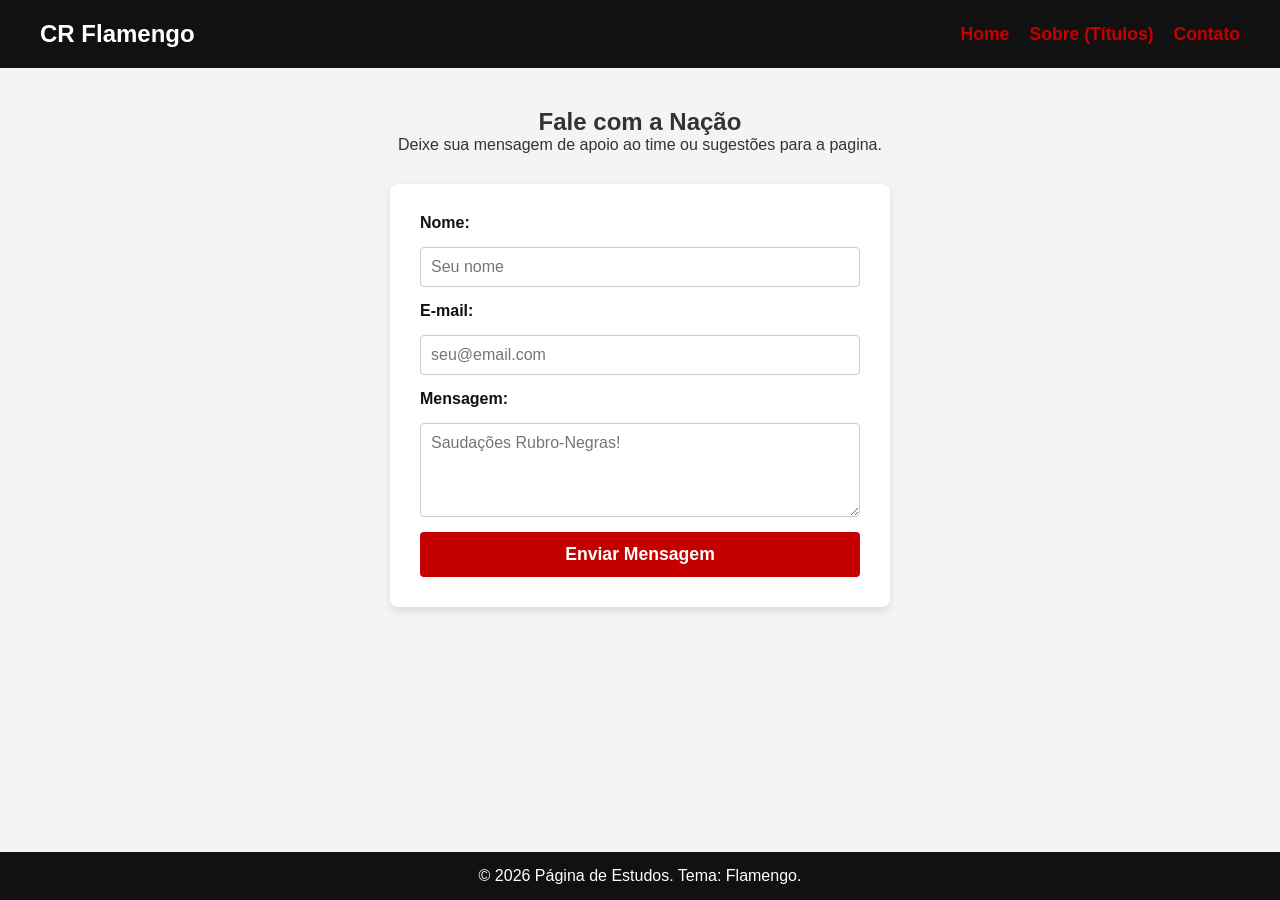
==== contato.html @ 0c5016f5 "add" ====
<!DOCTYPE html>
<html lang="pt-BR">
<head>
    <meta charset="UTF-8">
    <meta name="viewport" content="width=device-width, initial-scale=1.0">
    <title>Flamengo - Contato</title>
    <link rel="stylesheet" href="style.css">
</head>
<body>
    <header>
        <h1>CR Flamengo</h1>
        <nav>
            <a href="index.html">Home</a>
            <a href="sobre.html">Sobre (Títulos)</a>
            <a href="contato.html">Contato</a>
        </nav>
    </header>
    <section>
        <h2>Fale com a Nação</h2>
        <p>Deixe sua mensagem de apoio ao time ou sugestões para a pagina.</p>
        <form action="#" method="post">
            <label for="nome">Nome:</label>
            <input type="text" id="nome" name="nome" required placeholder="Seu nome">
            <label for="email">E-mail:</label>
            <input type="email" id="email" name="email" required placeholder="seu@email.com">
            <label for="mensagem">Mensagem:</label>
            <textarea id="mensagem" name="mensagem" rows="4" required placeholder="Saudações Rubro-Negras!"></textarea>
            <button type="submit">Enviar Mensagem</button>
        </form>
    </section>
    <footer>
        <p>&copy; 2026 Página de Estudos. Tema: Flamengo.</p>
    </footer>
</body>
</html>
---- style.css ----
* {
    margin: 0;
    padding: 0;
    box-sizing: border-box;
    font-family: Arial, sans-serif;
}

body {
    background-color: #f4f4f4;
    color: #333;
    display: flex;
    flex-direction: column;
    min-height: 100vh;
}

header {
    display: flex;
    justify-content: space-between;
    align-items: center;
    background-color: #111111;
    padding: 20px 40px;
}

header h1 {
    color: #ffffff;
    font-size: 1.5rem;
}

nav {
    display: flex;
    gap: 20px;
}

nav a {
    text-decoration: none;
    color: #c50000;
    font-weight: bold;
    font-size: 1.1rem;
    transition: color 0.3s ease;
}

nav a:hover {
    color: #ffffff;
}

section {
    padding: 40px 20px;
    text-align: center;
    flex: 1; 
}

.hero {
    background-color: #c50000;
    color: #ffffff;
    display: flex;
    flex-direction: column;
    justify-content: center;
    align-items: center;
}

.hero h2 {
    font-size: 2.5rem;
    margin-bottom: 15px;
}

.hero p {
    font-size: 1.2rem;
    max-width: 600px;
}

.cards-container {
    display: flex;
    justify-content: center;
    flex-wrap: wrap;
    gap: 20px;
    margin-top: 30px;
}

.card {
    background-color: #ffffff;
    padding: 20px;
    width: 300px;
    border-radius: 8px;
    box-shadow: 0 4px 8px rgba(0,0,0,0.1);
    border-bottom: 5px solid #c50000;
    text-align: left;
}

.card h3 {
    color: #111111;
    margin-bottom: 10px;
    font-size: 1.2rem;
}

.card p {
    font-size: 0.95rem;
    line-height: 1.4;
}

form {
    display: flex;
    flex-direction: column;
    max-width: 500px;
    margin: 30px auto 0;
    gap: 15px;
    text-align: left;
    background-color: #ffffff;
    padding: 30px;
    border-radius: 8px;
    box-shadow: 0 4px 8px rgba(0,0,0,0.1);
}

label {
    font-weight: bold;
    color: #111111;
}

input, textarea {
    padding: 10px;
    border: 1px solid #ccc;
    border-radius: 4px;
    font-size: 1rem;
    width: 100%;
}

button {
    padding: 12px;
    background-color: #c50000;
    color: #ffffff;
    border: none;
    border-radius: 4px;
    font-weight: bold;
    font-size: 1.1rem;
    cursor: pointer;
    transition: background-color 0.3s ease;
}

button:hover {
    background-color: #111111;
}

footer {
    text-align: center;
    padding: 15px;
    background-color: #111111;
    color: #ffffff;
}
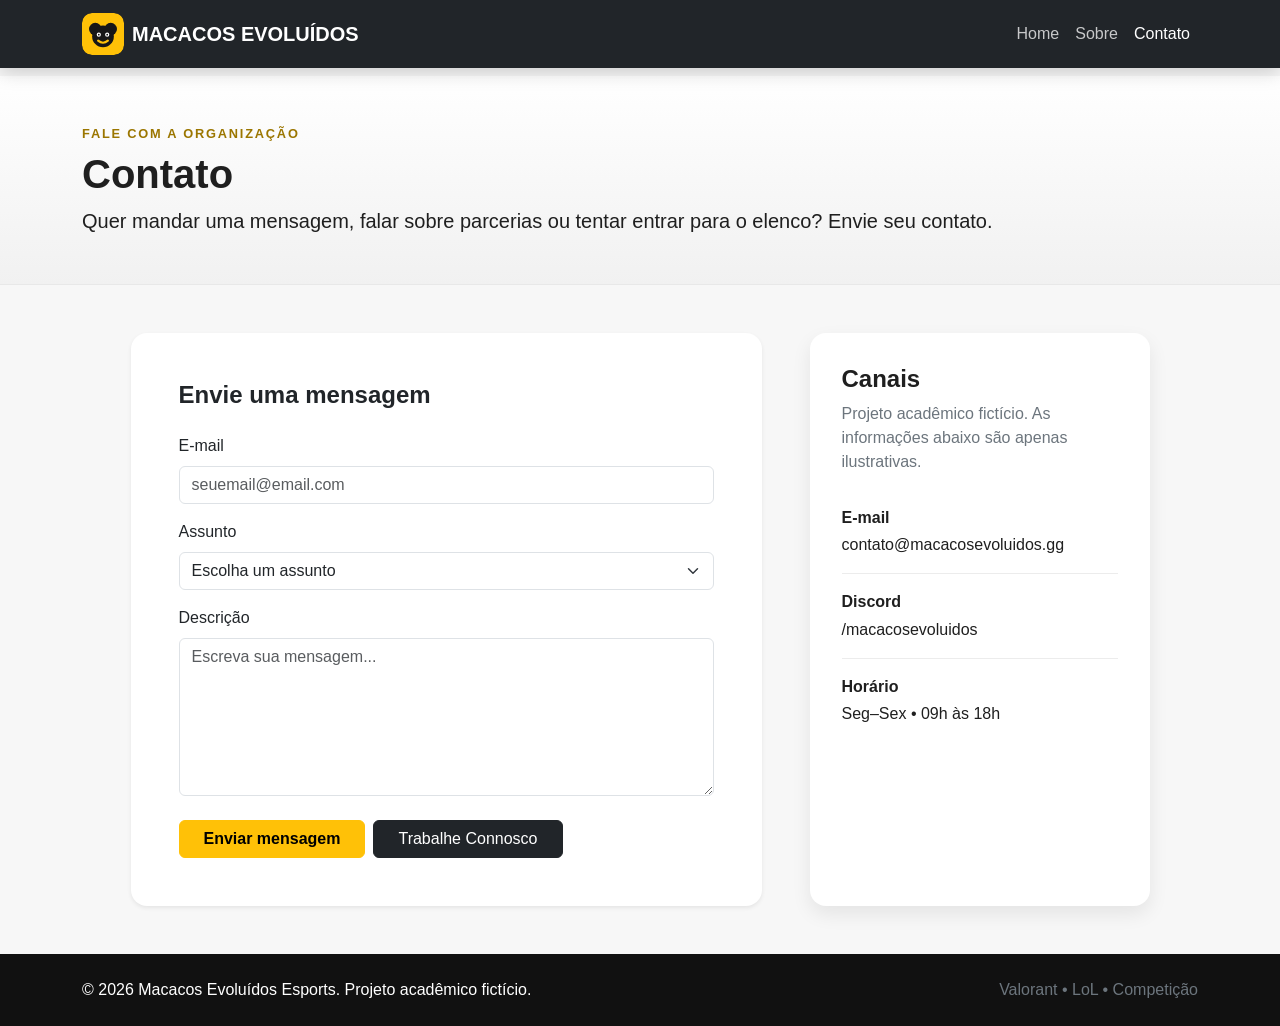
==== commit 0310436b: "Add files via upload" ====
--- a/contato.html
+++ b/contato.html
@@ -1,35 +1,123 @@
-<!DOCTYPE html>
-<html lang="pt-BR">
-<head>
-    <meta charset="UTF-8">
-    <meta name="viewport" content="width=device-width, initial-scale=1.0">
-    <title>Flamengo - Contato</title>
-    <link rel="stylesheet" href="style.css">
-</head>
-<body>
-    <header>
-        <h1>CR Flamengo</h1>
-        <nav>
-            <a href="index.html">Home</a>
-            <a href="sobre.html">Sobre (Títulos)</a>
-            <a href="contato.html">Contato</a>
-        </nav>
-    </header>
-    <section>
-        <h2>Fale com a Nação</h2>
-        <p>Deixe sua mensagem de apoio ao time ou sugestões para a pagina.</p>
-        <form action="#" method="post">
-            <label for="nome">Nome:</label>
-            <input type="text" id="nome" name="nome" required placeholder="Seu nome">
-            <label for="email">E-mail:</label>
-            <input type="email" id="email" name="email" required placeholder="seu@email.com">
-            <label for="mensagem">Mensagem:</label>
-            <textarea id="mensagem" name="mensagem" rows="4" required placeholder="Saudações Rubro-Negras!"></textarea>
-            <button type="submit">Enviar Mensagem</button>
-        </form>
-    </section>
-    <footer>
-        <p>&copy; 2026 Página de Estudos. Tema: Flamengo.</p>
-    </footer>
-</body>
-</html>+<!DOCTYPE html>
+<html lang="pt-BR">
+<head>
+    <meta charset="UTF-8">
+    <meta name="viewport" content="width=device-width, initial-scale=1.0">
+    <meta name="description" content="Entre em contato com os Macacos Evoluídos Esports.">
+    <title>Contato | Macacos Evoluídos</title>
+    <link href="https://cdn.jsdelivr.net/npm/bootstrap@5.3.3/dist/css/bootstrap.min.css" rel="stylesheet">
+    <link rel="stylesheet" href="css/style.css">
+</head>
+<body>
+    <header>
+        <nav class="navbar navbar-expand-lg navbar-dark navbar-me bg-dark fixed-top">
+            <div class="container">
+                <a class="navbar-brand fw-bold d-flex align-items-center gap-2" href="index.html">
+                    <img src="images/logo.svg" alt="Logo Macacos Evoluídos" width="42" height="42">
+                    MACACOS EVOLUÍDOS
+                </a>
+                <button class="navbar-toggler" type="button" data-bs-toggle="collapse" data-bs-target="#menuPrincipal" aria-controls="menuPrincipal" aria-expanded="false" aria-label="Abrir menu">
+                    <span class="navbar-toggler-icon"></span>
+                </button>
+                <div class="collapse navbar-collapse" id="menuPrincipal">
+                    <ul class="navbar-nav ms-auto">
+                        <li class="nav-item"><a class="nav-link" href="index.html">Home</a></li>
+                        <li class="nav-item"><a class="nav-link" href="sobre.html">Sobre</a></li>
+                        <li class="nav-item"><a class="nav-link active" href="contato.html">Contato</a></li>
+                    </ul>
+                </div>
+            </div>
+        </nav>
+    </header>
+
+    <main class="page-main">
+        <section class="page-heading py-5">
+            <div class="container">
+                <p class="section-kicker">FALE COM A ORGANIZAÇÃO</p>
+                <h1 class="fw-bold">Contato</h1>
+                <p class="lead mb-0">Quer mandar uma mensagem, falar sobre parcerias ou tentar entrar para o elenco? Envie seu contato.</p>
+            </div>
+        </section>
+
+        <section class="py-5">
+            <div class="container">
+                <div class="row g-5 justify-content-center">
+                    <div class="col-lg-7">
+                        <div class="card border-0 shadow-sm rounded-4">
+                            <div class="card-body p-4 p-md-5">
+                                <h2 class="h4 fw-bold mb-4">Envie uma mensagem</h2>
+                                <form>
+                                    <div class="mb-3">
+                                        <label for="email" class="form-label">E-mail</label>
+                                        <input type="email" class="form-control" id="email" placeholder="seuemail@email.com" required>
+                                    </div>
+                                    <div class="mb-3">
+                                        <label for="assunto" class="form-label">Assunto</label>
+                                        <select class="form-select" id="assunto">
+                                            <option selected>Escolha um assunto</option>
+                                            <option>Parceria</option>
+                                            <option>Imprensa</option>
+                                            <option>Fã da equipe</option>
+                                            <option>Recrutamento</option>
+                                        </select>
+                                    </div>
+                                    <div class="mb-4">
+                                        <label for="mensagem" class="form-label">Descrição</label>
+                                        <textarea class="form-control" id="mensagem" rows="6" placeholder="Escreva sua mensagem..."></textarea>
+                                    </div>
+                                    <div class="d-flex flex-column flex-sm-row gap-2">
+                                        <button type="submit" class="btn btn-warning fw-bold px-4">Enviar mensagem</button>
+                                        <button type="button" class="btn btn-dark px-4" data-bs-toggle="modal" data-bs-target="#modalTrabalheConosco">Trabalhe Connosco</button>
+                                    </div>
+                                </form>
+                            </div>
+                        </div>
+                    </div>
+                    <aside class="col-lg-4">
+                        <div class="contact-side h-100">
+                            <h2 class="h4 fw-bold">Canais</h2>
+                            <p class="text-secondary">Projeto acadêmico fictício. As informações abaixo são apenas ilustrativas.</p>
+                            <div class="contact-item"><strong>E-mail</strong><span>contato@macacosevoluidos.gg</span></div>
+                            <div class="contact-item"><strong>Discord</strong><span>/macacosevoluidos</span></div>
+                            <div class="contact-item"><strong>Horário</strong><span>Seg–Sex • 09h às 18h</span></div>
+                        </div>
+                    </aside>
+                </div>
+            </div>
+        </section>
+    </main>
+
+    <div class="modal fade" id="modalTrabalheConosco" tabindex="-1" aria-labelledby="modalTrabalheConoscoLabel" aria-hidden="true">
+        <div class="modal-dialog modal-dialog-centered">
+            <div class="modal-content border-0">
+                <div class="modal-header bg-dark text-white">
+                    <h2 class="modal-title h5" id="modalTrabalheConoscoLabel">Trabalhe Connosco</h2>
+                    <button type="button" class="btn-close btn-close-white" data-bs-dismiss="modal" aria-label="Fechar"></button>
+                </div>
+                <div class="modal-body">
+                    <p>Para novos talentos, procuramos:</p>
+                    <ul>
+                        <li>Conhecimento básico ou avançado no jogo escolhido;</li>
+                        <li>Boa comunicação e trabalho em equipe;</li>
+                        <li>Compromisso com treinos e campeonatos;</li>
+                        <li>Respeito aos colegas e à comunidade.</li>
+                    </ul>
+                    <p class="mb-0"><strong>Envie também:</strong> nickname, idade, jogo principal e uma breve descrição da sua experiência.</p>
+                </div>
+                <div class="modal-footer">
+                    <button type="button" class="btn btn-warning fw-bold" data-bs-dismiss="modal">Entendi</button>
+                </div>
+            </div>
+        </div>
+    </div>
+
+    <footer class="footer-dark py-4">
+        <div class="container d-flex flex-column flex-md-row justify-content-between align-items-center gap-2">
+            <p class="mb-0">© 2026 Macacos Evoluídos Esports. Projeto acadêmico fictício.</p>
+            <p class="mb-0 text-secondary">Valorant • LoL • Competição</p>
+        </div>
+    </footer>
+
+    <script src="https://cdn.jsdelivr.net/npm/bootstrap@5.3.3/dist/js/bootstrap.bundle.min.js"></script>
+</body>
+</html>
--- a/css/style.css
+++ b/css/style.css
@@ -0,0 +1,136 @@
+:root {
+    --me-yellow: #ffc107;
+    --me-dark: #121212;
+    --me-dark-2: #1c1c1c;
+    --me-gray: #6c757d;
+    --me-bg: #f7f7f7;
+}
+
+html { scroll-behavior: smooth; }
+body {
+    font-family: Arial, Helvetica, sans-serif;
+    background: var(--me-bg);
+    color: #1f1f1f;
+}
+
+.navbar-me {
+    box-shadow: 0 4px 18px rgba(0, 0, 0, .18);
+}
+.navbar-brand img { border-radius: 10px; }
+.navbar .nav-link { color: rgba(255,255,255,.75); }
+.navbar .nav-link:hover,
+.navbar .nav-link.active { color: #fff; }
+
+main { min-height: 70vh; }
+.page-main { padding-top: 76px; }
+
+.hero-section {
+    padding: 9rem 0 6rem;
+    background: radial-gradient(circle at top right, #333 0, #171717 40%, #0d0d0d 100%);
+    color: #fff;
+    overflow: hidden;
+}
+.hero-content {
+    display: flex;
+    align-items: center;
+    justify-content: space-between;
+    gap: 3rem;
+    min-height: 520px;
+}
+.hero-text { flex: 1 1 55%; }
+.hero-text h1 {
+    font-size: clamp(2.8rem, 7vw, 5.6rem);
+    line-height: .95;
+    font-weight: 900;
+    letter-spacing: -0.05em;
+}
+.hero-subtext { color: rgba(255,255,255,.68); }
+.hero-art { flex: 1 1 45%; text-align: center; }
+.hero-art img { width: min(100%, 520px); animation: float 4s ease-in-out infinite; }
+
+@keyframes float {
+    0%, 100% { transform: translateY(0); }
+    50% { transform: translateY(-10px); }
+}
+
+.section-kicker {
+    color: #9b7600;
+    font-weight: 800;
+    letter-spacing: .14em;
+    font-size: .8rem;
+    margin-bottom: .45rem;
+}
+
+.carousel-caption {
+    background: linear-gradient(90deg, rgba(0,0,0,.88), rgba(0,0,0,.28), transparent);
+    left: 0;
+    right: 0;
+    bottom: 0;
+    padding: 5rem 2rem 3rem;
+}
+.carousel-item img { min-height: 340px; object-fit: cover; }
+
+.info-panel,
+.contact-side {
+    background: #fff;
+    border-radius: 1rem;
+    padding: 2rem;
+    box-shadow: 0 .5rem 1.2rem rgba(0,0,0,.08);
+}
+.icon-box {
+    width: 52px;
+    height: 52px;
+    display: grid;
+    place-items: center;
+    border-radius: 14px;
+    background: #fff3cd;
+    font-size: 1.5rem;
+    margin-bottom: 1rem;
+}
+
+.page-heading {
+    background: linear-gradient(180deg, #fff, #f1f1f1);
+    border-bottom: 1px solid #e8e8e8;
+}
+
+.reason-card,
+.player-card {
+    transition: transform .2s ease, box-shadow .2s ease;
+}
+.reason-card:hover,
+.player-card:hover { transform: translateY(-5px); box-shadow: 0 1rem 2rem rgba(0,0,0,.12) !important; }
+.reason-number {
+    display: inline-block;
+    font-size: .8rem;
+    font-weight: 900;
+    letter-spacing: .08em;
+    background: #212529;
+    color: #fff;
+    border-radius: 999px;
+    padding: .35rem .65rem;
+}
+.player-card img { height: 190px; object-fit: cover; background: #ededed; }
+
+.contact-item {
+    display: flex;
+    flex-direction: column;
+    gap: .2rem;
+    padding: 1rem 0;
+    border-bottom: 1px solid #ececec;
+}
+.contact-item:last-child { border-bottom: 0; }
+
+.footer-dark { background: #111; color: #fff; }
+
+@media (max-width: 991.98px) {
+    .hero-content { flex-direction: column; text-align: center; min-height: auto; }
+    .hero-text .d-flex { justify-content: center; }
+    .hero-art { width: min(100%, 520px); }
+}
+
+@media (max-width: 575.98px) {
+    .hero-section { padding-top: 7rem; }
+    .hero-text h1 { font-size: 3.2rem; }
+    .carousel-caption { padding: 3rem 1rem 1.5rem; }
+    .carousel-caption h3 { font-size: 1.25rem; }
+}
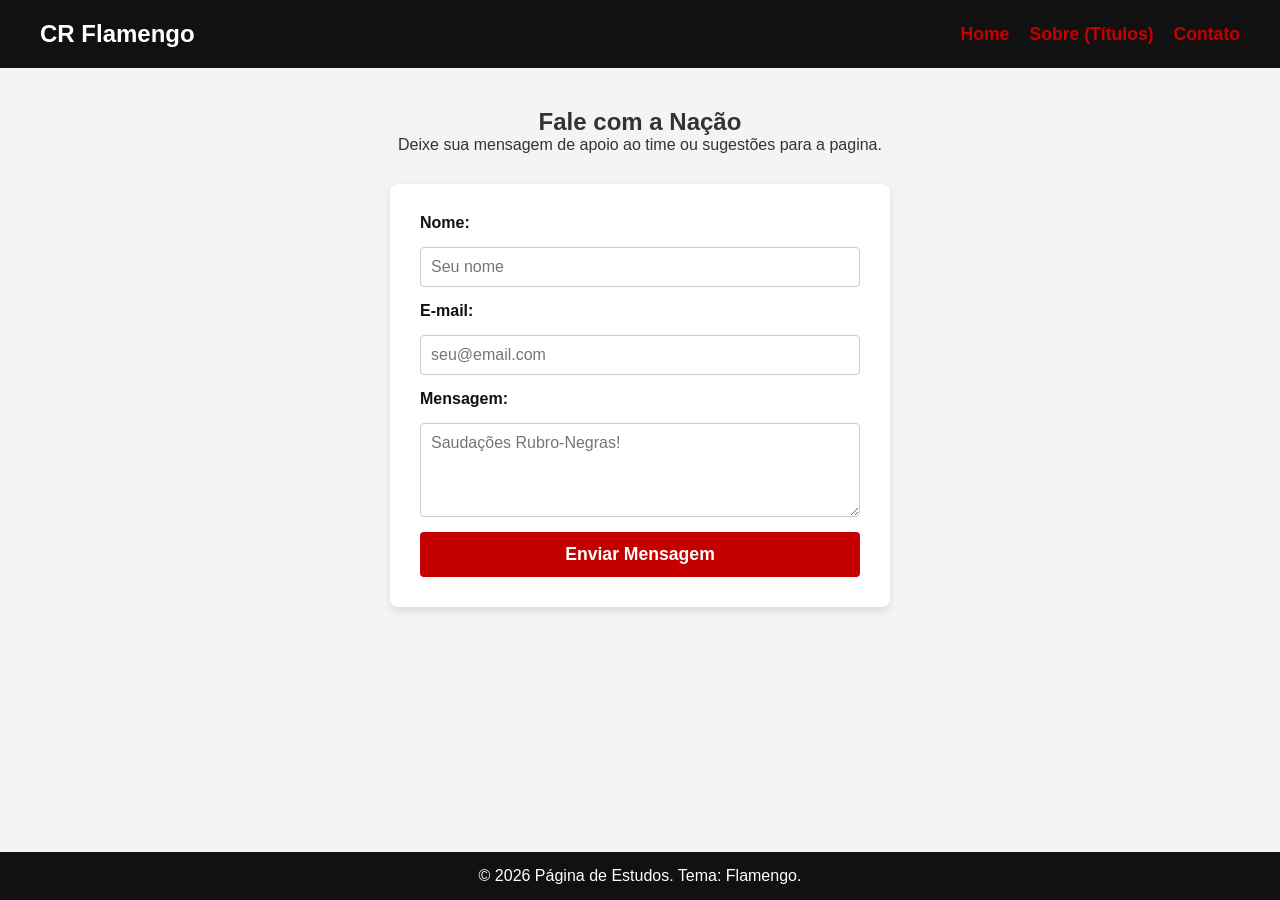
==== commit b3e93f37: "Revise contato.html for Flamengo branding and features Updated the contact page to reflect Flamengo " ====
--- a/contato.html
+++ b/contato.html
@@ -3,121 +3,33 @@
 <head>
     <meta charset="UTF-8">
     <meta name="viewport" content="width=device-width, initial-scale=1.0">
-    <meta name="description" content="Entre em contato com os Macacos Evoluídos Esports.">
-    <title>Contato | Macacos Evoluídos</title>
-    <link href="https://cdn.jsdelivr.net/npm/bootstrap@5.3.3/dist/css/bootstrap.min.css" rel="stylesheet">
-    <link rel="stylesheet" href="css/style.css">
+    <title>Flamengo - Contato</title>
+    <link rel="stylesheet" href="style.css">
 </head>
 <body>
     <header>
-        <nav class="navbar navbar-expand-lg navbar-dark navbar-me bg-dark fixed-top">
-            <div class="container">
-                <a class="navbar-brand fw-bold d-flex align-items-center gap-2" href="index.html">
-                    <img src="images/logo.svg" alt="Logo Macacos Evoluídos" width="42" height="42">
-                    MACACOS EVOLUÍDOS
-                </a>
-                <button class="navbar-toggler" type="button" data-bs-toggle="collapse" data-bs-target="#menuPrincipal" aria-controls="menuPrincipal" aria-expanded="false" aria-label="Abrir menu">
-                    <span class="navbar-toggler-icon"></span>
-                </button>
-                <div class="collapse navbar-collapse" id="menuPrincipal">
-                    <ul class="navbar-nav ms-auto">
-                        <li class="nav-item"><a class="nav-link" href="index.html">Home</a></li>
-                        <li class="nav-item"><a class="nav-link" href="sobre.html">Sobre</a></li>
-                        <li class="nav-item"><a class="nav-link active" href="contato.html">Contato</a></li>
-                    </ul>
-                </div>
-            </div>
+        <h1>CR Flamengo</h1>
+        <nav>
+            <a href="index.html">Home</a>
+            <a href="sobre.html">Sobre (Títulos)</a>
+            <a href="contato.html">Contato</a>
         </nav>
     </header>
-
-    <main class="page-main">
-        <section class="page-heading py-5">
-            <div class="container">
-                <p class="section-kicker">FALE COM A ORGANIZAÇÃO</p>
-                <h1 class="fw-bold">Contato</h1>
-                <p class="lead mb-0">Quer mandar uma mensagem, falar sobre parcerias ou tentar entrar para o elenco? Envie seu contato.</p>
-            </div>
-        </section>
-
-        <section class="py-5">
-            <div class="container">
-                <div class="row g-5 justify-content-center">
-                    <div class="col-lg-7">
-                        <div class="card border-0 shadow-sm rounded-4">
-                            <div class="card-body p-4 p-md-5">
-                                <h2 class="h4 fw-bold mb-4">Envie uma mensagem</h2>
-                                <form>
-                                    <div class="mb-3">
-                                        <label for="email" class="form-label">E-mail</label>
-                                        <input type="email" class="form-control" id="email" placeholder="seuemail@email.com" required>
-                                    </div>
-                                    <div class="mb-3">
-                                        <label for="assunto" class="form-label">Assunto</label>
-                                        <select class="form-select" id="assunto">
-                                            <option selected>Escolha um assunto</option>
-                                            <option>Parceria</option>
-                                            <option>Imprensa</option>
-                                            <option>Fã da equipe</option>
-                                            <option>Recrutamento</option>
-                                        </select>
-                                    </div>
-                                    <div class="mb-4">
-                                        <label for="mensagem" class="form-label">Descrição</label>
-                                        <textarea class="form-control" id="mensagem" rows="6" placeholder="Escreva sua mensagem..."></textarea>
-                                    </div>
-                                    <div class="d-flex flex-column flex-sm-row gap-2">
-                                        <button type="submit" class="btn btn-warning fw-bold px-4">Enviar mensagem</button>
-                                        <button type="button" class="btn btn-dark px-4" data-bs-toggle="modal" data-bs-target="#modalTrabalheConosco">Trabalhe Connosco</button>
-                                    </div>
-                                </form>
-                            </div>
-                        </div>
-                    </div>
-                    <aside class="col-lg-4">
-                        <div class="contact-side h-100">
-                            <h2 class="h4 fw-bold">Canais</h2>
-                            <p class="text-secondary">Projeto acadêmico fictício. As informações abaixo são apenas ilustrativas.</p>
-                            <div class="contact-item"><strong>E-mail</strong><span>contato@macacosevoluidos.gg</span></div>
-                            <div class="contact-item"><strong>Discord</strong><span>/macacosevoluidos</span></div>
-                            <div class="contact-item"><strong>Horário</strong><span>Seg–Sex • 09h às 18h</span></div>
-                        </div>
-                    </aside>
-                </div>
-            </div>
-        </section>
-    </main>
-
-    <div class="modal fade" id="modalTrabalheConosco" tabindex="-1" aria-labelledby="modalTrabalheConoscoLabel" aria-hidden="true">
-        <div class="modal-dialog modal-dialog-centered">
-            <div class="modal-content border-0">
-                <div class="modal-header bg-dark text-white">
-                    <h2 class="modal-title h5" id="modalTrabalheConoscoLabel">Trabalhe Connosco</h2>
-                    <button type="button" class="btn-close btn-close-white" data-bs-dismiss="modal" aria-label="Fechar"></button>
-                </div>
-                <div class="modal-body">
-                    <p>Para novos talentos, procuramos:</p>
-                    <ul>
-                        <li>Conhecimento básico ou avançado no jogo escolhido;</li>
-                        <li>Boa comunicação e trabalho em equipe;</li>
-                        <li>Compromisso com treinos e campeonatos;</li>
-                        <li>Respeito aos colegas e à comunidade.</li>
-                    </ul>
-                    <p class="mb-0"><strong>Envie também:</strong> nickname, idade, jogo principal e uma breve descrição da sua experiência.</p>
-                </div>
-                <div class="modal-footer">
-                    <button type="button" class="btn btn-warning fw-bold" data-bs-dismiss="modal">Entendi</button>
-                </div>
-            </div>
-        </div>
-    </div>
-
-    <footer class="footer-dark py-4">
-        <div class="container d-flex flex-column flex-md-row justify-content-between align-items-center gap-2">
-            <p class="mb-0">© 2026 Macacos Evoluídos Esports. Projeto acadêmico fictício.</p>
-            <p class="mb-0 text-secondary">Valorant • LoL • Competição</p>
-        </div>
+    <section>
+        <h2>Fale com a Nação</h2>
+        <p>Deixe sua mensagem de apoio ao time ou sugestões para a pagina.</p>
+        <form action="#" method="post">
+            <label for="nome">Nome:</label>
+            <input type="text" id="nome" name="nome" required placeholder="Seu nome">
+            <label for="email">E-mail:</label>
+            <input type="email" id="email" name="email" required placeholder="seu@email.com">
+            <label for="mensagem">Mensagem:</label>
+            <textarea id="mensagem" name="mensagem" rows="4" required placeholder="Saudações Rubro-Negras!"></textarea>
+            <button type="submit">Enviar Mensagem</button>
+        </form>
+    </section>
+    <footer>
+        <p>&copy; 2026 Página de Estudos. Tema: Flamengo.</p>
     </footer>
-
-    <script src="https://cdn.jsdelivr.net/npm/bootstrap@5.3.3/dist/js/bootstrap.bundle.min.js"></script>
 </body>
 </html>
--- a/style.css
+++ b/style.css
@@ -0,0 +1,147 @@
+* {
+    margin: 0;
+    padding: 0;
+    box-sizing: border-box;
+    font-family: Arial, sans-serif;
+}
+
+body {
+    background-color: #f4f4f4;
+    color: #333;
+    display: flex;
+    flex-direction: column;
+    min-height: 100vh;
+}
+
+header {
+    display: flex;
+    justify-content: space-between;
+    align-items: center;
+    background-color: #111111;
+    padding: 20px 40px;
+}
+
+header h1 {
+    color: #ffffff;
+    font-size: 1.5rem;
+}
+
+nav {
+    display: flex;
+    gap: 20px;
+}
+
+nav a {
+    text-decoration: none;
+    color: #c50000;
+    font-weight: bold;
+    font-size: 1.1rem;
+    transition: color 0.3s ease;
+}
+
+nav a:hover {
+    color: #ffffff;
+}
+
+section {
+    padding: 40px 20px;
+    text-align: center;
+    flex: 1; 
+}
+
+.hero {
+    background-color: #c50000;
+    color: #ffffff;
+    display: flex;
+    flex-direction: column;
+    justify-content: center;
+    align-items: center;
+}
+
+.hero h2 {
+    font-size: 2.5rem;
+    margin-bottom: 15px;
+}
+
+.hero p {
+    font-size: 1.2rem;
+    max-width: 600px;
+}
+
+.cards-container {
+    display: flex;
+    justify-content: center;
+    flex-wrap: wrap;
+    gap: 20px;
+    margin-top: 30px;
+}
+
+.card {
+    background-color: #ffffff;
+    padding: 20px;
+    width: 300px;
+    border-radius: 8px;
+    box-shadow: 0 4px 8px rgba(0,0,0,0.1);
+    border-bottom: 5px solid #c50000;
+    text-align: left;
+}
+
+.card h3 {
+    color: #111111;
+    margin-bottom: 10px;
+    font-size: 1.2rem;
+}
+
+.card p {
+    font-size: 0.95rem;
+    line-height: 1.4;
+}
+
+form {
+    display: flex;
+    flex-direction: column;
+    max-width: 500px;
+    margin: 30px auto 0;
+    gap: 15px;
+    text-align: left;
+    background-color: #ffffff;
+    padding: 30px;
+    border-radius: 8px;
+    box-shadow: 0 4px 8px rgba(0,0,0,0.1);
+}
+
+label {
+    font-weight: bold;
+    color: #111111;
+}
+
+input, textarea {
+    padding: 10px;
+    border: 1px solid #ccc;
+    border-radius: 4px;
+    font-size: 1rem;
+    width: 100%;
+}
+
+button {
+    padding: 12px;
+    background-color: #c50000;
+    color: #ffffff;
+    border: none;
+    border-radius: 4px;
+    font-weight: bold;
+    font-size: 1.1rem;
+    cursor: pointer;
+    transition: background-color 0.3s ease;
+}
+
+button:hover {
+    background-color: #111111;
+}
+
+footer {
+    text-align: center;
+    padding: 15px;
+    background-color: #111111;
+    color: #ffffff;
+}
